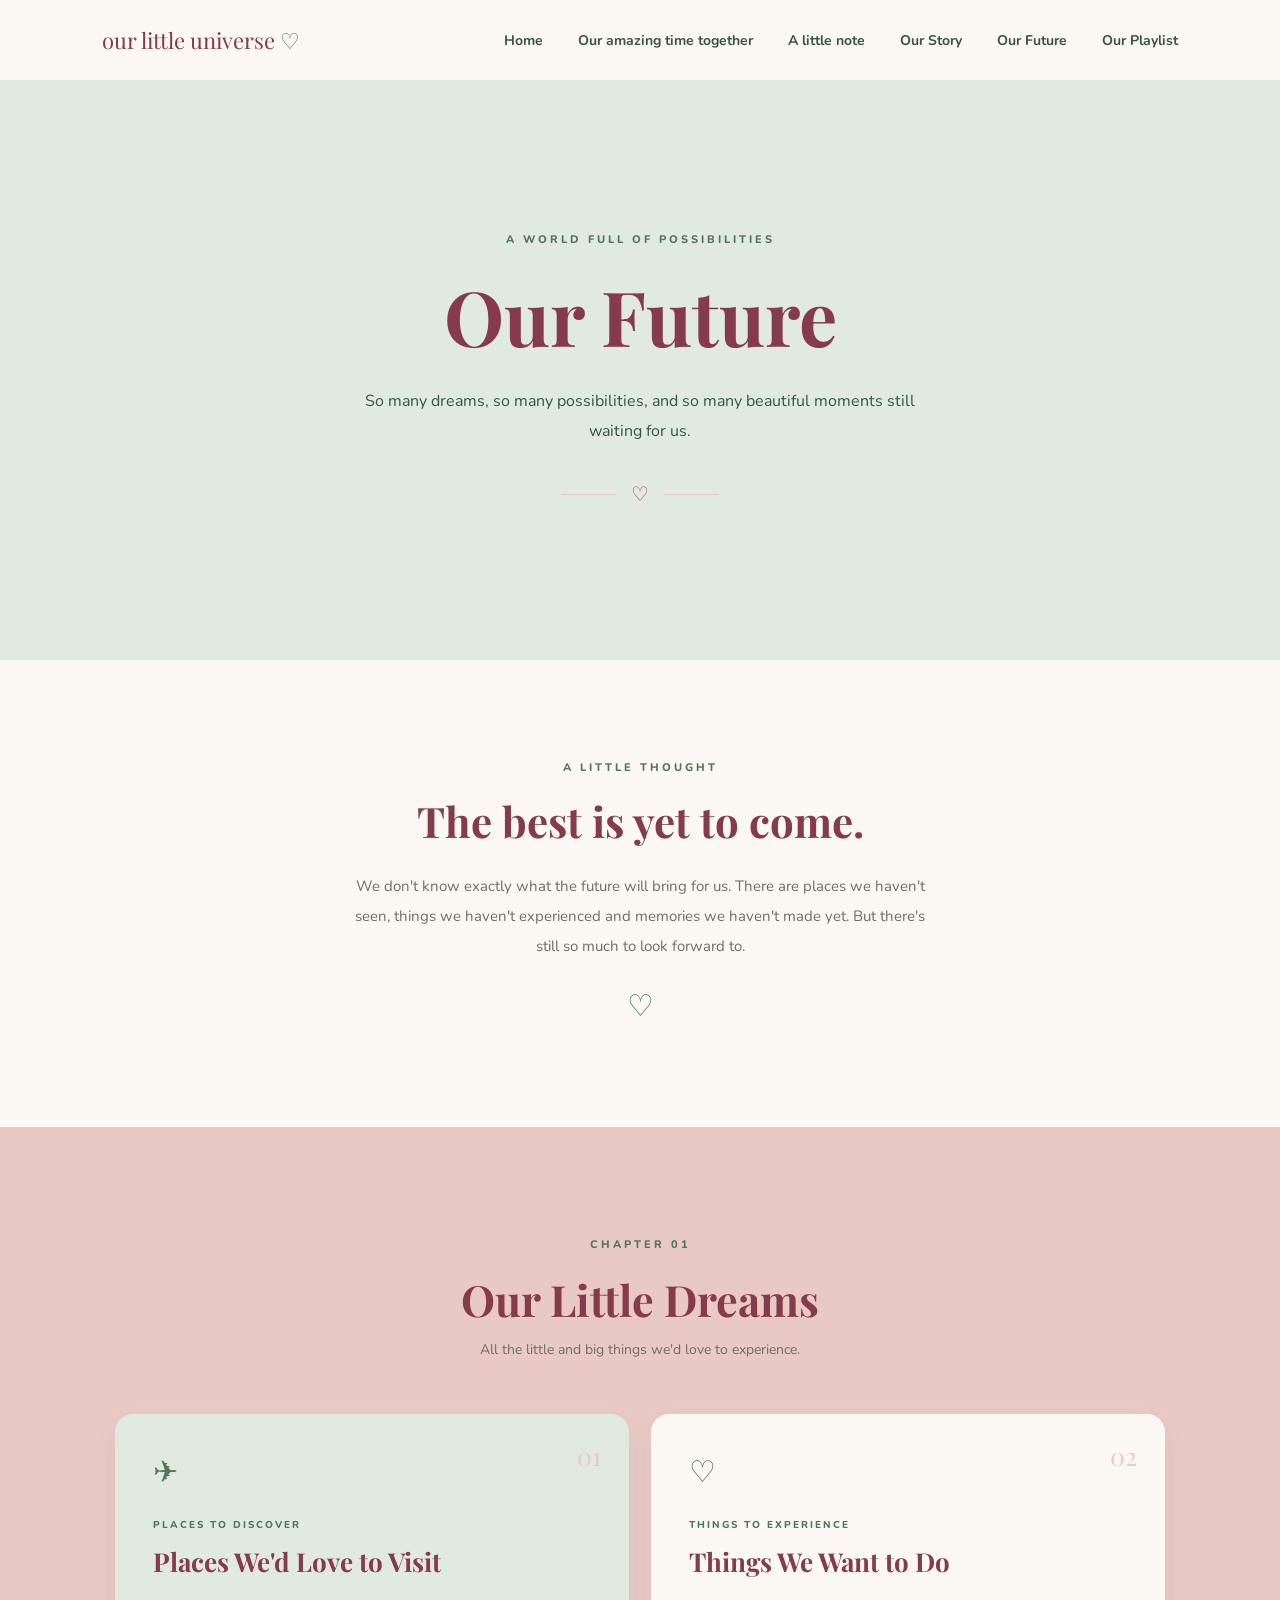
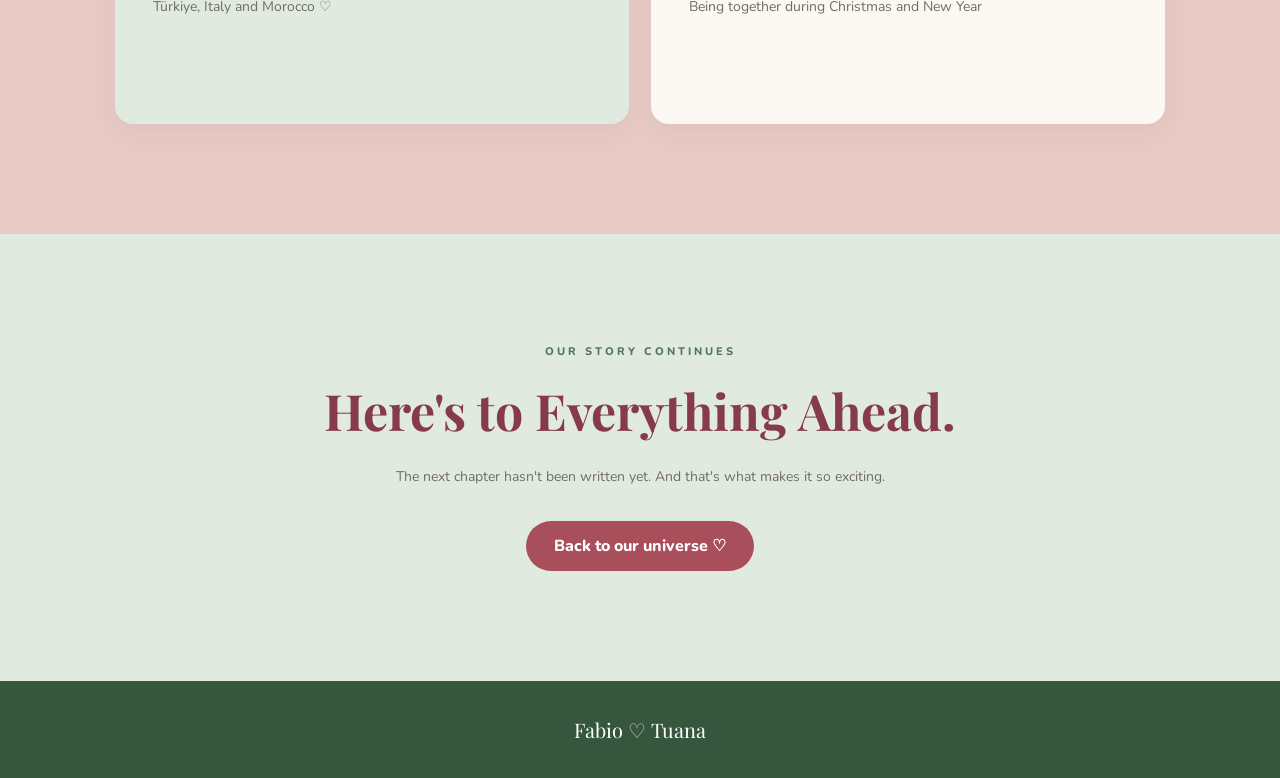
==== our-future.html @ 48dc2610 "Add files via upload" ====
<!DOCTYPE html>
<html lang="en">

<head>
    <meta charset="UTF-8">
    <meta name="viewport" content="width=device-width, initial-scale=1.0">

    <title>Our Future</title>

    <link rel="stylesheet" href="style.css">
    <link rel="stylesheet" href="future.css">

    <link rel="preconnect" href="https://fonts.googleapis.com">
    <link rel="preconnect" href="https://fonts.gstatic.com" crossorigin>

    <link href="https://fonts.googleapis.com/css2?family=Nunito:wght@400;500;600;700;800&family=Playfair+Display:ital,wght@0,500;0,600;0,700;1,500&display=swap" rel="stylesheet">
</head>

<body>

    <!-- Floating decorations -->
    <div class="floating-decorations" aria-hidden="true">
        <span>♡</span>
        <span>✦</span>
        <span>♡</span>
        <span>✧</span>
        <span>♡</span>
    </div>


    <!-- Navigation -->
    <header class="header">

        <a href="index.html" class="logo">
            our little universe <span>♡</span>
        </a>

        <button class="menu-toggle" id="menuToggle"
                aria-label="Open navigation menu"
                aria-expanded="false">
            <span></span>
            <span></span>
            <span></span>
        </button>

        <nav class="navigation" id="navigation">
            <a href="index.html">Home</a>
            <a href="index.html#counter">Our amazing time together</a>
            <a href="index.html#message">A little note</a>
            <a href="our-story.html">Our Story</a>
            <a href="our-future.html">Our Future</a>
            <a href="our-playlist.html">Our Playlist</a>
        </nav>

    </header>


    <main>

        <!-- Future Hero -->
        <section class="future-hero">

            <p class="eyebrow">A WORLD FULL OF POSSIBILITIES</p>

            <h1>Our Future</h1>

            <p class="future-subtitle">
                So many dreams, so many possibilities,
                and so many beautiful moments still waiting for us.
            </p>

            <div class="future-divider">
                <span></span>
                ♡
                <span></span>
            </div>

        </section>


        <!-- Introduction -->
        <section class="future-intro">

            <p class="eyebrow">A LITTLE THOUGHT</p>

            <h2>The best is yet to come.</h2>

            <p>
                We don't know exactly what the future will bring for us.
                There are places we haven't seen, things we
                haven't experienced and memories we haven't
                made yet.

                But there's still so much to look forward to.
            </p>

            <span class="intro-heart">♡</span>

        </section>


        <!-- Our Dreams -->
        <section class="dreams-section" id="dreams">

            <div class="future-heading">

                <p class="eyebrow">CHAPTER 01</p>

                <h2>Our Little Dreams</h2>

                <p>
                    All the little and big things we'd love to experience.
                </p>

            </div>


            <div class="dreams-grid">

                <!-- Travel -->
                <article class="dream-card travel-card">

                    <div class="dream-number">01</div>

                    <span class="dream-symbol">✈</span>

                    <p class="dream-category">PLACES TO DISCOVER</p>

                    <h3>Places We'd Love to Visit</h3>

                    <p class="dream-description">
                        Türkiye, Italy and Morocco ♡
                    </p>

                </article>


                <!-- Experiences -->
                <article class="dream-card experiences-card">

                    <div class="dream-number">02</div>

                    <span class="dream-symbol">♡</span>

                    <p class="dream-category">THINGS TO EXPERIENCE</p>

                    <h3>Things We Want to Do</h3>

                    <p class="dream-description">
                        Being together during Christmas and New Year
                    </p>


                </article>
            </div>

        </section>

        <!-- Final Message -->
        <section class="future-ending">

            <p class="eyebrow">OUR STORY CONTINUES</p>

            <h2>Here's to Everything Ahead.</h2>

            <p>
                The next chapter hasn't been written yet.
                And that's what makes it so exciting.
            </p>

            <a href="index.html" class="future-button">
                Back to our universe ♡
            </a>

        </section>

    </main>


    <!-- Footer -->
    <footer class="footer">

        <p>Fabio <span>♡</span> Tuana</p>

    </footer>


    <script src="script.js"></script>

</body>
</html>
---- style.css ----
/* =========================
   OUR LITTLE UNIVERSE
   RED & GREEN THEME
========================= */

:root {
    --red: #A94F5B;
    --red-dark: #853B49;
    --red-light: #E8C9C5;

    --green: #52765B;
    --green-dark: #36563E;
    --green-light: #E1EADF;

    --cream: #FBF8F3;
    --white: #FFFFFF;

    --text: #716D65;
    --heading: #853B49;
}


/* =========================
   GENERAL
========================= */

* {
    margin: 0;
    padding: 0;
    box-sizing: border-box;
    scroll-behavior: smooth;
}

body {
    font-family: 'Nunito', sans-serif;
    color: var(--text);
    background: var(--cream);
    overflow-x: hidden;
}

h1, h2 {
    font-family: 'Playfair Display', serif;
}


/* =========================
   FLOATING DECORATIONS
========================= */

.floating-decorations span {
    position: fixed;
    z-index: 5;
    pointer-events: none;
    opacity: 0;
    animation: float 9s infinite ease-in-out;
}

.floating-decorations span:nth-child(1),
.floating-decorations span:nth-child(3),
.floating-decorations span:nth-child(5) {
    color: var(--red);
}

.floating-decorations span:nth-child(2),
.floating-decorations span:nth-child(4) {
    color: var(--green);
}

.floating-decorations span:nth-child(1) {
    left: 8%;
    top: 75%;
    font-size: 20px;
    animation-delay: 0s;
}

.floating-decorations span:nth-child(2) {
    left: 85%;
    top: 65%;
    font-size: 15px;
    animation-delay: 2s;
}

.floating-decorations span:nth-child(3) {
    left: 70%;
    top: 85%;
    font-size: 18px;
    animation-delay: 4s;
}

.floating-decorations span:nth-child(4) {
    left: 20%;
    top: 50%;
    font-size: 14px;
    animation-delay: 1s;
}

.floating-decorations span:nth-child(5) {
    left: 92%;
    top: 35%;
    font-size: 17px;
    animation-delay: 3s;
}

@keyframes float {
    0% {
        transform: translateY(20px);
        opacity: 0;
    }

    30%, 70% {
        opacity: 0.45;
    }

    100% {
        transform: translateY(-100px);
        opacity: 0;
    }
}


/* =========================
   HEADER
========================= */

.header {
    height: 80px;
    padding: 0 8%;
    display: flex;
    align-items: center;
    justify-content: space-between;
    background: rgba(251, 248, 243, 0.95);
    position: sticky;
    top: 0;
    z-index: 100;
    backdrop-filter: blur(12px);
}

.logo {
    font-family: 'Playfair Display', serif;
    font-size: 22px;
    color: var(--red-dark);
    text-decoration: none;
}

.logo span {
    color: var(--green);
}

.navigation {
    display: flex;
    gap: 35px;
}

.navigation a {
    text-decoration: none;
    color: var(--green-dark);
    font-size: 14px;
    font-weight: 700;
    transition: color 0.3s;
}

.navigation a:hover {
    color: var(--red);
}


/* =========================
   HAMBURGER MENU
========================= */

.menu-toggle {
    display: none;
    border: none;
    background: none;
    cursor: pointer;
}

.menu-toggle span {
    display: block;
    width: 25px;
    height: 2px;
    margin: 5px;
    background: var(--green);
    transition: 0.3s;
}


/* =========================
   HERO
========================= */

.hero {
    min-height: 750px;
    padding: 80px 10%;
    background: var(--green-light);
    display: flex;
    flex-direction: column;
    align-items: center;
    justify-content: center;
    text-align: center;
    position: relative;
}

.hero-content {
    animation: fadeIn 1.2s ease;
}

.eyebrow {
    font-size: 11px;
    letter-spacing: 3px;
    font-weight: 800;
    color: var(--green);
    margin-bottom: 18px;
}

.hero h1 {
    font-size: clamp(42px, 7vw, 76px);
    color: var(--red-dark);
    margin-bottom: 10px;
}

.couple-names {
    font-family: 'Playfair Display', serif;
    font-size: 25px;
    color: var(--green-dark);
}

.couple-names span {
    color: var(--red);
}

.hero-description {
    margin-top: 15px;
    font-size: 16px;
    color: var(--text);
}

.main-button {
    display: inline-block;
    margin-top: 30px;
    padding: 14px 28px;
    background: var(--red);
    border-radius: 50px;
    color: white;
    text-decoration: none;
    font-weight: 800;
    box-shadow: 0 5px 20px rgba(90, 70, 60, 0.12);
    transition: 0.3s;
}

.main-button:hover {
    background: var(--red-dark);
    transform: translateY(-4px);
}

.main-button span {
    margin-left: 8px;
}

.hero-photo {
    width: min(650px, 100%);
    height: 300px;
    margin-top: 45px;
    overflow: hidden;
    border-radius: 18px;
    box-shadow: 0 12px 35px rgba(54, 86, 62, 0.13);
}

.hero-photo img {
    width: 100%;
    height: 100%;
    object-fit: cover;
    display: block;
}

.scroll-indicator {
    position: absolute;
    bottom: 25px;
    display: flex;
    flex-direction: column;
    align-items: center;
    gap: 5px;
    color: var(--green);
    text-decoration: none;
    font-size: 12px;
}


/* =========================
   RELATIONSHIP COUNTER
========================= */

.counter-section {
    padding: 110px 20px;
    text-align: center;
    background: var(--cream);
}

.section-heading h2 {
    font-size: 38px;
    color: var(--red-dark);
    margin-bottom: 12px;
}

.section-heading h2 span {
    color: var(--green);
}

.section-heading > p:last-child {
    font-size: 14px;
}

.counter-container {
    display: flex;
    justify-content: center;
    gap: 20px;
    margin-top: 45px;
}

.counter-item {
    width: 145px;
    padding: 25px 15px;
    border-radius: 15px;
    background: var(--green-light);
}

.counter-item span {
    display: block;
    font-size: 38px;
    font-weight: 800;
    color: var(--red);
}

.counter-item p {
    font-size: 11px;
    letter-spacing: 2px;
    font-weight: 800;
    margin-top: 5px;
    color: var(--green-dark);
}


/* =========================
   PERSONAL MESSAGE
========================= */

.message-section {
    padding: 100px 20px;
    background: var(--red-light);
    display: flex;
    justify-content: center;
}

.message-card {
    max-width: 650px;
    width: 100%;
    padding: 55px 40px;
    text-align: center;
    background: var(--cream);
    border-radius: 20px;
    box-shadow: 0 8px 30px rgba(90, 70, 60, 0.06);
}

.message-heart {
    display: block;
    font-size: 35px;
    color: var(--green);
    margin-bottom: 15px;
}

.message-card h2 {
    font-size: 35px;
    color: var(--red-dark);
    margin-bottom: 20px;
}

.message-text {
    line-height: 1.9;
    font-size: 15px;
    color: var(--text);
}

.signature {
    margin-top: 30px;
    color: var(--green);
    font-weight: 800;
}


/* =========================
   FOOTER
========================= */

.footer {
    padding: 35px 20px;
    text-align: center;
    background: var(--green-dark);
}

.footer p {
    color: white;
    font-family: 'Playfair Display', serif;
    font-size: 20px;
}

.footer p span {
    color: var(--red-light);
}

.footer small {
    display: block;
    margin-top: 8px;
    color: #DCE7DC;
}


/* =========================
   ANIMATIONS
========================= */

@keyframes fadeIn {
    from {
        opacity: 0;
        transform: translateY(20px);
    }

    to {
        opacity: 1;
        transform: translateY(0);
    }
}


/* =========================
   MOBILE
========================= */

@media (max-width: 700px) {

    .header {
        height: 70px;
        padding: 0 6%;
    }

    .logo {
        font-size: 19px;
    }

    .menu-toggle {
        display: block;
        z-index: 102;
    }

    .navigation {
        position: absolute;
        top: 70px;
        left: 0;
        width: 100%;
        padding: 25px;
        background: var(--cream);
        display: none;
        flex-direction: column;
        align-items: center;
        gap: 22px;
        box-shadow: 0 10px 20px rgba(54, 86, 62, 0.08);
    }

    .navigation.active {
        display: flex;
    }

    .hero {
        min-height: 680px;
        padding: 65px 7%;
    }

    .hero h1 {
        font-size: 43px;
    }

    .hero-photo {
        height: 230px;
    }

    .counter-section {
        padding: 80px 15px;
    }

    .section-heading h2 {
        font-size: 30px;
    }

    .counter-container {
        gap: 9px;
    }

    .counter-item {
        width: 31%;
        padding: 20px 8px;
    }

    .counter-item span {
        font-size: 27px;
    }

    .counter-item p {
        font-size: 9px;
    }

    .message-card {
        padding: 40px 22px;
    }

    .message-card h2 {
        font-size: 29px;
    }
}


/* =========================
   ACCESSIBILITY
========================= */

@media (prefers-reduced-motion: reduce) {
    *, *::before, *::after {
        animation-duration: 0.01ms !important;
        scroll-behavior: auto !important;
    }
}
---- future.css ----
/* =========================
   OUR FUTURE
========================= */


/* =========================
   HERO
========================= */

.future-hero {
    min-height: 580px;
    padding: 100px 8%;
    background: var(--green-light);
    display: flex;
    flex-direction: column;
    align-items: center;
    justify-content: center;
    text-align: center;
}

.future-hero h1 {
    font-size: clamp(48px, 7vw, 76px);
    color: var(--red-dark);
    margin-bottom: 20px;
}

.future-subtitle {
    max-width: 550px;
    font-size: 16px;
    line-height: 1.9;
    color: var(--green-dark);
}

.future-divider {
    display: flex;
    align-items: center;
    gap: 15px;
    margin-top: 35px;
    color: var(--red);
    font-size: 20px;
}

.future-divider span {
    width: 55px;
    height: 1px;
    background: var(--red-light);
}

.future-button {
    display: inline-block;
    margin-top: 30px;
    padding: 14px 28px;
    background: var(--red);
    border-radius: 50px;
    color: white;
    text-decoration: none;
    font-weight: 800;
    transition: 0.3s;
}

.future-button:hover {
    background: var(--red-dark);
    transform: translateY(-3px);
}

.future-button span {
    margin-left: 8px;
}


/* =========================
   INTRODUCTION
========================= */

.future-intro {
    padding: 100px 20px;
    background: var(--cream);
    text-align: center;
}

.future-intro h2 {
    font-size: clamp(30px, 5vw, 42px);
    color: var(--red-dark);
    margin-bottom: 22px;
}

.future-intro > p:not(.eyebrow) {
    max-width: 570px;
    margin: auto;
    font-size: 15px;
    line-height: 2;
}

.intro-heart {
    display: block;
    margin-top: 25px;
    color: var(--green);
    font-size: 30px;
}


/* =========================
   DREAMS SECTION
========================= */

.dreams-section {
    padding: 110px 8%;
    background: var(--red-light);
}

.future-heading {
    text-align: center;
    margin-bottom: 55px;
}

.future-heading h2 {
    color: var(--red-dark);
    font-size: clamp(32px, 5vw, 43px);
    margin-bottom: 12px;
}

.future-heading > p:last-child {
    font-size: 14px;
    color: var(--text);
}


/* =========================
   DREAM CARDS
========================= */

.dreams-grid {
    max-width: 1050px;
    margin: auto;
    display: grid;
    grid-template-columns: repeat(2, minmax(0, 1fr));
    gap: 22px;
}

.dream-card {
    position: relative;
    min-height: 310px;
    padding: 38px;
    border-radius: 18px;
    background: var(--cream);
    box-shadow: 0 8px 25px rgba(54, 86, 62, 0.05);
    transition: transform 0.3s, box-shadow 0.3s;
}

.dream-card:hover {
    transform: translateY(-5px);
    box-shadow: 0 13px 30px rgba(54, 86, 62, 0.09);
}

.dream-number {
    position: absolute;
    top: 25px;
    right: 28px;
    font-family: 'Playfair Display', serif;
    font-size: 25px;
    color: var(--red-light);
}

.dream-symbol {
    display: block;
    font-size: 30px;
    color: var(--green);
    margin-bottom: 25px;
}

.dream-category {
    font-size: 10px;
    letter-spacing: 2px;
    font-weight: 800;
    color: var(--green);
    margin-bottom: 12px;
}

.dream-card h3 {
    font-family: 'Playfair Display', serif;
    font-size: 26px;
    color: var(--red-dark);
    margin-bottom: 15px;
}

.dream-description {
    max-width: 380px;
    font-size: 14px;
    line-height: 1.9;
    color: var(--text);
}

.dream-footer {
    display: block;
    margin-top: 25px;
    font-size: 12px;
    font-weight: 800;
    color: var(--green-dark);
}


/* Card variations */

.travel-card {
    background: var(--green-light);
}

.experiences-card {
    background: var(--cream);
}

.home-card {
    background: var(--cream);
}

.everyday-card {
    background: var(--green-light);
}


/* =========================
   FUTURE TOGETHER
========================= */

.future-together {
    padding: 110px 20px;
    background: var(--cream);
    text-align: center;
}

.together-content {
    max-width: 650px;
    margin: auto;
}

.together-content h2 {
    color: var(--red-dark);
    font-size: clamp(35px, 6vw, 50px);
    margin-bottom: 25px;
}

.together-content > p:not(.eyebrow) {
    font-size: 15px;
    line-height: 2;
    color: var(--text);
}

.together-names {
    margin-top: 35px;
    font-family: 'Playfair Display', serif;
    font-size: 27px;
    color: var(--green-dark);
}

.together-names span {
    color: var(--red);
}


/* =========================
   ENDING
========================= */

.future-ending {
    padding: 110px 20px;
    text-align: center;
    background: var(--green-light);
}

.future-ending h2 {
    max-width: 650px;
    margin: 0 auto 20px;
    color: var(--red-dark);
    font-size: clamp(35px, 6vw, 50px);
}

.future-ending > p:not(.eyebrow) {
    max-width: 500px;
    margin: auto;
    font-size: 14px;
    line-height: 1.9;
}


/* =========================
   MOBILE
========================= */

@media (max-width: 700px) {

    .future-hero {
        min-height: 500px;
        padding: 75px 7%;
    }

    .future-intro {
        padding: 75px 22px;
    }

    .dreams-section {
        padding: 75px 6%;
    }

    .dreams-grid {
        grid-template-columns: 1fr;
        gap: 16px;
    }

    .dream-card {
        min-height: 270px;
        padding: 30px 25px;
    }

    .dream-card h3 {
        font-size: 24px;
    }

    .future-together,
    .future-ending {
        padding: 80px 22px;
    }
}
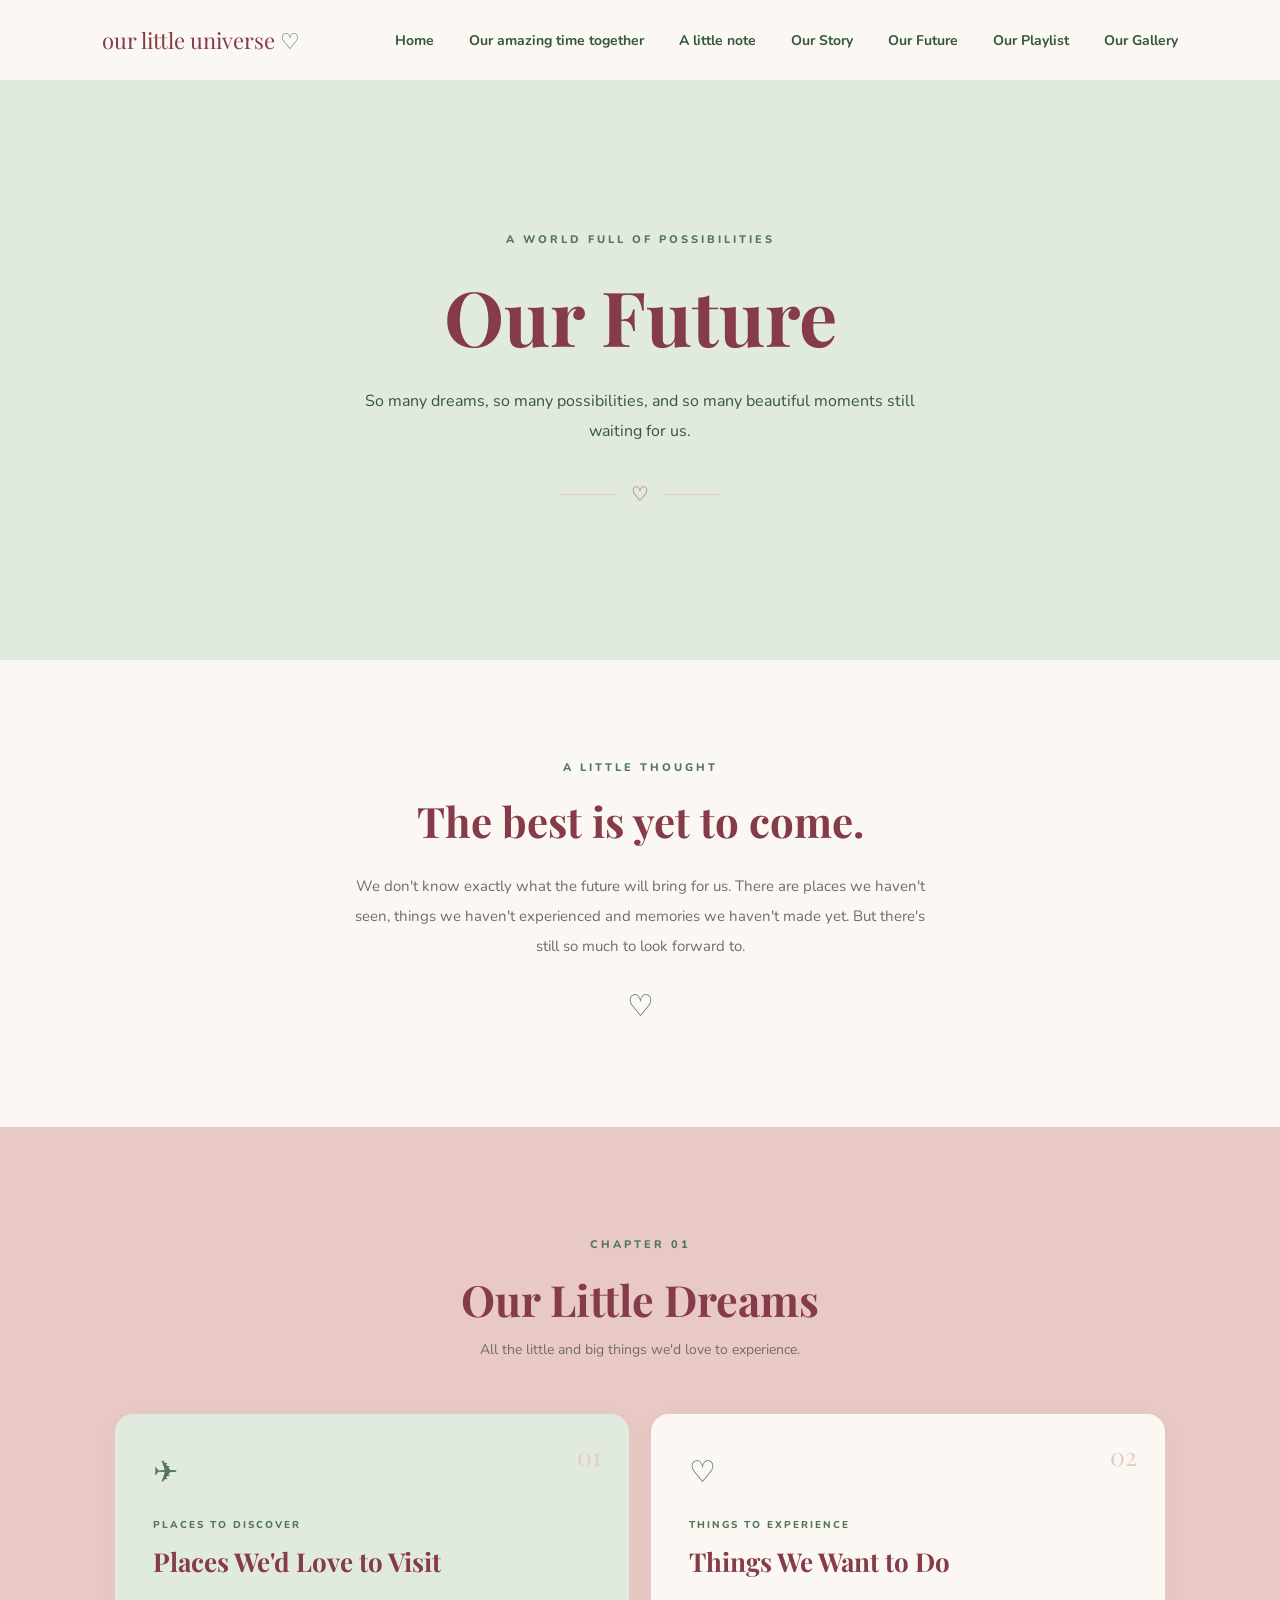
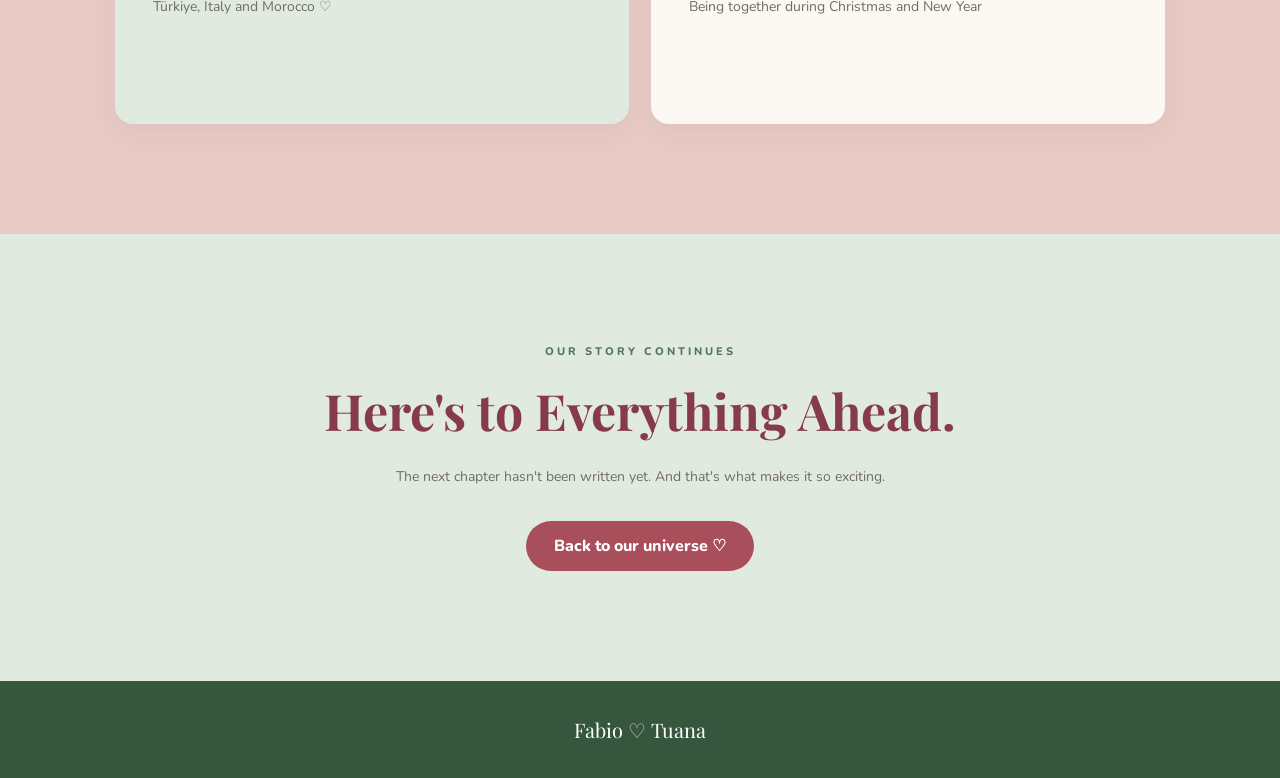
==== commit 9e1810db: "Add files via upload" ====
--- a/our-future.html
+++ b/our-future.html
@@ -50,6 +50,7 @@
             <a href="our-story.html">Our Story</a>
             <a href="our-future.html">Our Future</a>
             <a href="our-playlist.html">Our Playlist</a>
+            <a href="foto-galerij.html">Our Gallery</a>
         </nav>
 
     </header>
